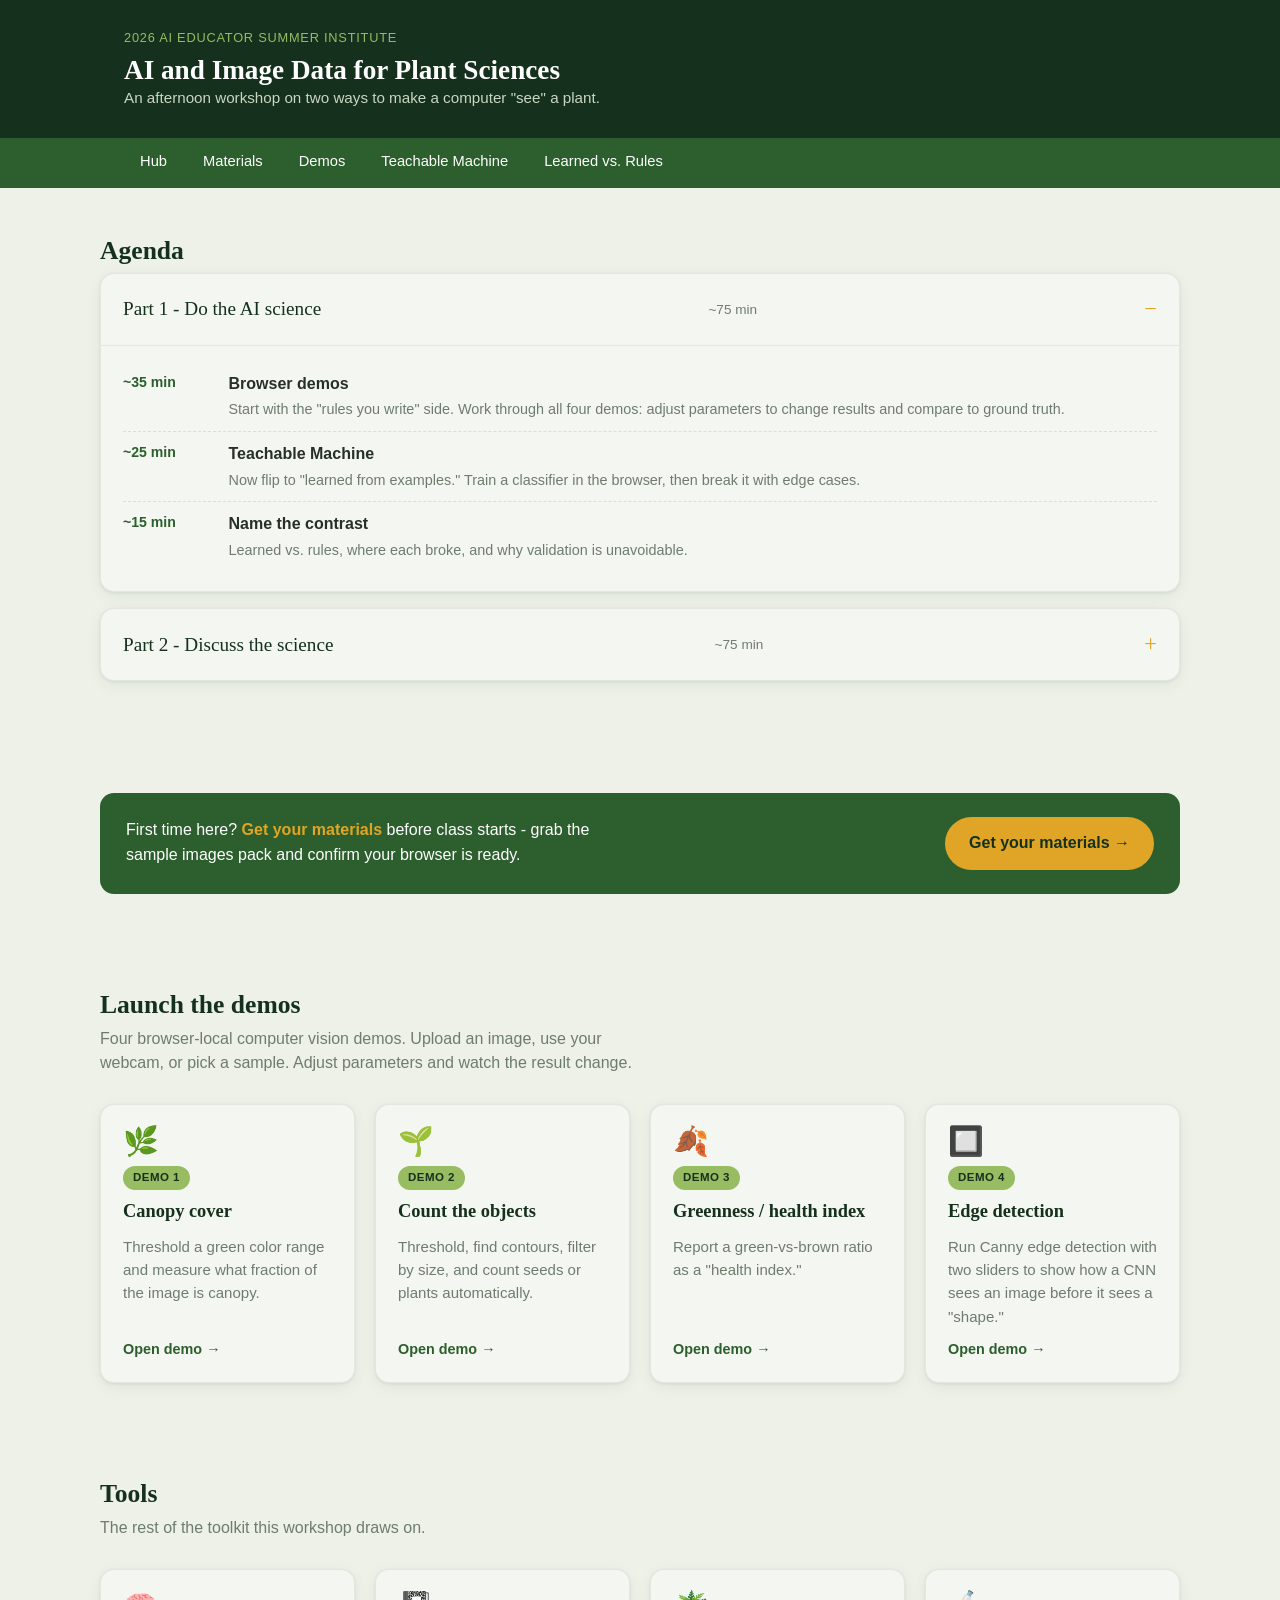
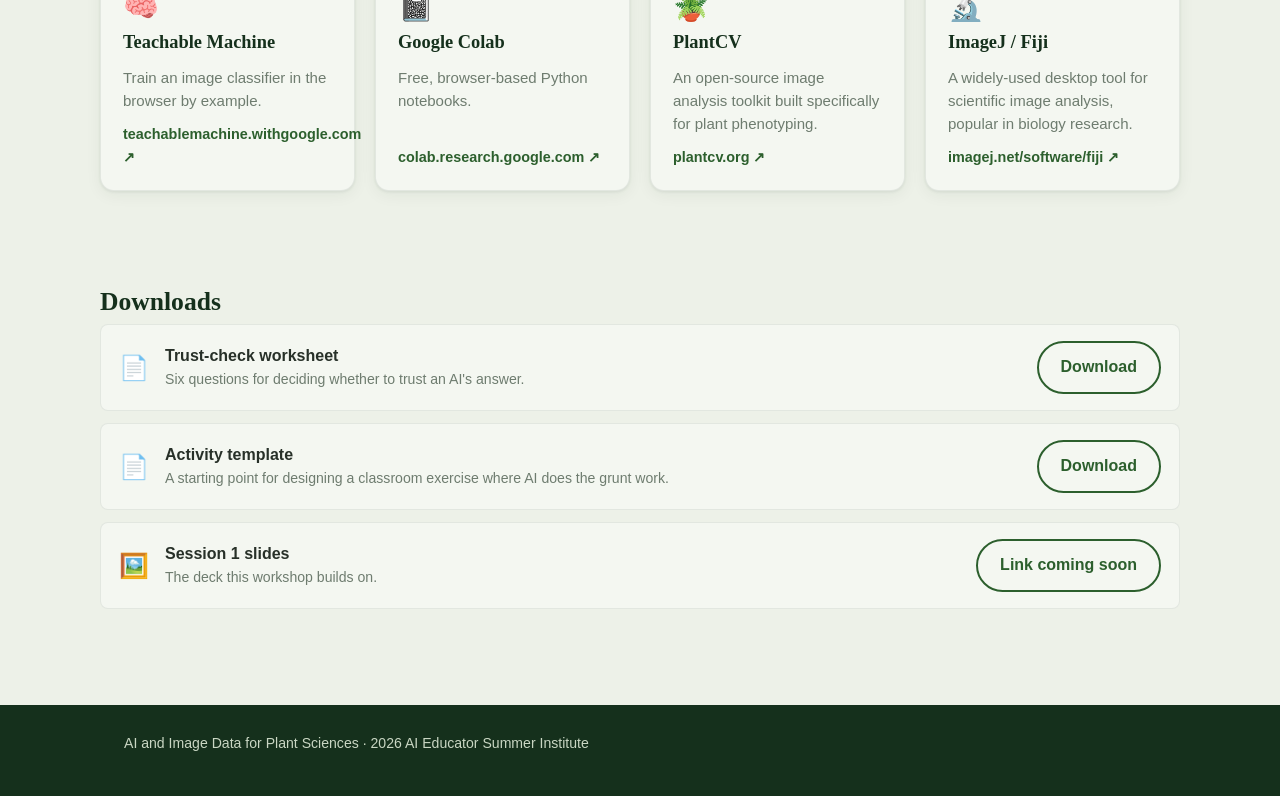
==== index.html @ 832bbd07 "init" ====
<!doctype html>
<html lang="en">
<head>
  <meta charset="utf-8" />
  <meta name="viewport" content="width=device-width, initial-scale=1" />
  <title>AI and Image Data for Plant Sciences</title>
  <meta name="description" content="Workshop hub for AI and Image Data for Plant Sciences - agenda, tools, and in-browser computer vision demos." />
  <link rel="stylesheet" href="assets/css/styles.css" />
</head>
<body>

  <header class="site-header">
    <div class="container">
      <div>
        <span class="eyebrow">2026 AI Educator Summer Institute</span>
        <h1>AI and Image Data for Plant Sciences</h1>
        <p class="tagline">An afternoon workshop on two ways to make a computer "see" a plant.</p>
      </div>
    </div>
  </header>

  <nav class="site-nav">
    <div class="container">
      <a href="index.html">Hub</a>
      <a href="materials.html">Materials</a>
      <a href="demos/index.html">Demos</a>
      <a href="teachable-machine.html">Teachable Machine</a>
      <a href="contrast.html">Learned vs. Rules</a>
    </div>
  </nav>

  <main>

    <section class="section container">
      <h2 class="section-title">Agenda</h2>
      <details class="agenda-block" open>
        <summary>
          Part 1 - Do the AI science
          <span class="agenda-meta">~75 min</span>
        </summary>
        <div class="agenda-body">
          <ul class="agenda-list">
            <li>
              <span class="agenda-time">~35 min</span>
              <div>
                <p class="agenda-item-title">Browser demos</p>
                <p class="agenda-item-desc">Start with the "rules you write" side. Work through all four demos: adjust parameters to change results and compare to ground truth.</p>
              </div>
            </li>
            <li>
              <span class="agenda-time">~25 min</span>
              <div>
                <p class="agenda-item-title">Teachable Machine</p>
                <p class="agenda-item-desc">Now flip to "learned from examples." Train a classifier in the browser, then break it with edge cases.</p>
              </div>
            </li>
            <li>
              <span class="agenda-time">~15 min</span>
              <div>
                <p class="agenda-item-title">Name the contrast</p>
                <p class="agenda-item-desc">Learned vs. rules, where each broke, and why validation is unavoidable.</p>
              </div>
            </li>
          </ul>
        </div>
      </details>

      <details class="agenda-block">
        <summary>
          Part 2 - Discuss the science
          <span class="agenda-meta">~75 min</span>
        </summary>
        <div class="agenda-body">
          <ul class="agenda-list">
            <li>
              <span class="agenda-time">~30 min</span>
              <div>
                <p class="agenda-item-title">Adapt the trust check</p>
                <p class="agenda-item-desc">Rewrite the six-question trust check for your own subject.</p>
              </div>
            </li>
            <li>
              <span class="agenda-time">~30 min</span>
              <div>
                <p class="agenda-item-title">Design one activity</p>
                <p class="agenda-item-desc">In small groups, build or retrofit one classroom exercise where AI does the grunt work but the graded skill is judgment.</p>
              </div>
            </li>
            <li>
              <span class="agenda-time">~15 min</span>
              <div>
                <p class="agenda-item-title">Share-out</p>
                <p class="agenda-item-desc">Groups present their activity design.</p>
              </div>
            </li>
          </ul>
        </div>
      </details>
    </section>

    <section class="section container">
      <div class="callout">
        <p>First time here? <strong>Get your materials</strong> before class starts - grab the sample images pack and confirm your browser is ready.</p>
        <a class="btn btn-primary" href="materials.html">Get your materials →</a>
      </div>
    </section>

    <section class="section container">
      <h2 class="section-title">Launch the demos</h2>
      <p class="section-lede">Four browser-local computer vision demos. Upload an image, use your webcam, or pick a sample. Adjust parameters and watch the result change.</p>

      <div class="card-grid">
        <a class="card" href="demos/canopy-cover.html">
          <span class="card-icon">🌿</span>
          <span class="card-tag">Demo 1</span>
          <h3>Canopy cover</h3>
          <p>Threshold a green color range and measure what fraction of the image is canopy.</p>
          <span class="card-cta">Open demo →</span>
        </a>

        <a class="card" href="demos/count-objects.html">
          <span class="card-icon">🌱</span>
          <span class="card-tag">Demo 2</span>
          <h3>Count the objects</h3>
          <p>Threshold, find contours, filter by size, and count seeds or plants automatically.</p>
          <span class="card-cta">Open demo →</span>
        </a>

        <a class="card" href="demos/color-health.html">
          <span class="card-icon">🍂</span>
          <span class="card-tag">Demo 3</span>
          <h3>Greenness / health index</h3>
          <p>Report a green-vs-brown ratio as a "health index."</p>
          <span class="card-cta">Open demo →</span>
        </a>

        <a class="card" href="demos/edge-detection.html">
          <span class="card-icon">🔲</span>
          <span class="card-tag">Demo 4</span>
          <h3>Edge detection</h3>
          <p>Run Canny edge detection with two sliders to show how a CNN sees an image before it sees a "shape."</p>
          <span class="card-cta">Open demo →</span>
        </a>
      </div>
    </section>

    <section class="section container">
      <h2 class="section-title">Tools</h2>
      <p class="section-lede">The rest of the toolkit this workshop draws on.</p>

      <div class="card-grid">
        <a class="card" href="https://teachablemachine.withgoogle.com/" target="_blank" rel="noopener">
          <span class="card-icon">🧠</span>
          <h3>Teachable Machine</h3>
          <p>Train an image classifier in the browser by example.</p>
          <span class="card-cta">teachablemachine.withgoogle.com ↗</span>
        </a>

        <a class="card" href="https://colab.research.google.com/" target="_blank" rel="noopener">
          <span class="card-icon">📓</span>
          <h3>Google Colab</h3>
          <p>Free, browser-based Python notebooks.</p>
          <span class="card-cta">colab.research.google.com ↗</span>
        </a>

        <a class="card" href="https://plantcv.org/" target="_blank" rel="noopener">
          <span class="card-icon">🪴</span>
          <h3>PlantCV</h3>
          <p>An open-source image analysis toolkit built specifically for plant phenotyping.</p>
          <span class="card-cta">plantcv.org ↗</span>
        </a>

        <a class="card" href="https://imagej.net/software/fiji/" target="_blank" rel="noopener">
          <span class="card-icon">🔬</span>
          <h3>ImageJ / Fiji</h3>
          <p>A widely-used desktop tool for scientific image analysis, popular in biology research.</p>
          <span class="card-cta">imagej.net/software/fiji ↗</span>
        </a>
      </div>
    </section>

    <section class="section container">
      <h2 class="section-title">Downloads</h2>

      <ul class="download-list">
        <li class="download-item">
          <span class="file-icon">📄</span>
          <div class="file-info">
            <p class="file-name">Trust-check worksheet</p>
            <p class="file-desc">Six questions for deciding whether to trust an AI's answer.</p>
          </div>
          <a class="btn btn-secondary" href="downloads/trust-check.pdf">Download</a>
        </li>

        <li class="download-item">
          <span class="file-icon">📄</span>
          <div class="file-info">
            <p class="file-name">Activity template</p>
            <p class="file-desc">A starting point for designing a classroom exercise where AI does the grunt work.</p>
          </div>
          <a class="btn btn-secondary" href="downloads/activity-template.pdf">Download</a>
        </li>

        <li class="download-item">
          <span class="file-icon">🖼️</span>
          <div class="file-info">
            <p class="file-name">Session 1 slides</p>
            <p class="file-desc">The deck this workshop builds on.</p>
          </div>
          <a class="btn btn-secondary" href="#">Link coming soon</a>
        </li>
      </ul>
    </section>

  </main>

  <footer class="site-footer">
    <div class="container">
      <p>AI and Image Data for Plant Sciences · 2026 AI Educator Summer Institute</p>
    </div>
  </footer>

</body>
</html>
---- assets/css/styles.css ----
/* ===========================================================
   AI & Image Data for Plant Sciences — shared stylesheet
   Design tokens from BUILD-PLAN.md (Session 1 slide palette)
   =========================================================== */

:root {
  --forest: #2c5f2d;
  --dark: #15301c;
  --moss: #97bc62;
  --gold: #e0a526;
  --light: #edf1e8;
  --panel: #f4f7f1;
  --body: #273028;
  --muted: #6e7c6f;

  --ok: #2c5f2d;
  --warn: #b3401f;

  --font-heading: Georgia, Cambria, "Times New Roman", serif;
  --font-body: -apple-system, "Segoe UI", Roboto, sans-serif;

  --radius: 14px;
  --radius-sm: 8px;
  --shadow: 0 1px 3px rgba(21, 48, 28, 0.08), 0 4px 16px rgba(21, 48, 28, 0.06);
  --shadow-hover: 0 2px 6px rgba(21, 48, 28, 0.1), 0 8px 24px rgba(21, 48, 28, 0.1);

  --container-width: 1080px;
}

/* ---------- Reset ---------- */
*,
*::before,
*::after {
  box-sizing: border-box;
}

html,
body {
  margin: 0;
  padding: 0;
}

/* The browser's default `[hidden] { display: none }` UA rule loses to any
   later same-specificity author rule that sets `display` (e.g. `.btn`,
   `.image-input-video`) — toggling the hidden attribute on those elements
   would otherwise silently do nothing. Force it to always win. */
[hidden] {
  display: none !important;
}

body {
  background: var(--light);
  color: var(--body);
  font-family: var(--font-body);
  line-height: 1.55;
  -webkit-font-smoothing: antialiased;
}

img {
  max-width: 100%;
  display: block;
}

a {
  color: var(--forest);
}

h1,
h2,
h3,
h4 {
  font-family: var(--font-heading);
  color: var(--dark);
  line-height: 1.2;
  margin: 0 0 0.5em;
}

p {
  margin: 0 0 1em;
}

ul,
ol {
  margin: 0 0 1em;
  padding-left: 1.25em;
}

/* ---------- Layout ---------- */
.container {
  width: 100%;
  max-width: var(--container-width);
  margin: 0 auto;
  padding: 0 24px;
}

.section {
  padding: 48px 0;
}

.section-title {
  font-size: 1.6rem;
  margin-bottom: 0.25em;
}

.section-lede {
  color: var(--muted);
  margin-bottom: 1.75em;
  max-width: 60ch;
}

/* ---------- Header / nav ---------- */
.site-header {
  background: var(--dark);
  color: var(--light);
  padding: 28px 0;
}

.site-header .container {
  display: flex;
  flex-wrap: wrap;
  align-items: baseline;
  justify-content: space-between;
  gap: 12px;
}

.site-header h1 {
  color: #fff;
  font-size: 1.7rem;
  margin: 0;
}

.site-header .eyebrow {
  display: block;
  font-family: var(--font-body);
  font-size: 0.8rem;
  letter-spacing: 0.06em;
  text-transform: uppercase;
  color: var(--moss);
  margin-bottom: 6px;
}

.site-header .tagline {
  color: #c9d6c3;
  font-size: 0.95rem;
  margin: 0;
}

.site-nav {
  background: var(--forest);
}

.site-nav .container {
  display: flex;
  flex-wrap: wrap;
  gap: 4px;
  padding-top: 0;
  padding-bottom: 0;
}

.site-nav a {
  display: inline-block;
  color: #fff;
  text-decoration: none;
  font-size: 0.92rem;
  padding: 12px 16px;
  border-bottom: 3px solid transparent;
  transition: border-color 0.15s ease, background 0.15s ease;
}

.site-nav a:hover,
.site-nav a:focus-visible {
  border-bottom-color: var(--gold);
  background: rgba(255, 255, 255, 0.06);
}

/* ---------- Buttons ---------- */
.btn {
  display: inline-flex;
  align-items: center;
  gap: 8px;
  font-family: var(--font-body);
  font-size: 1rem;
  font-weight: 600;
  padding: 12px 22px;
  border-radius: 999px;
  border: 2px solid transparent;
  cursor: pointer;
  text-decoration: none;
  transition: transform 0.1s ease, box-shadow 0.15s ease, background 0.15s ease;
  min-height: 44px;
}

.btn:active {
  transform: translateY(1px);
}

.btn-primary {
  background: var(--gold);
  color: var(--dark);
}

.btn-primary:hover,
.btn-primary:focus-visible {
  background: #c98f1c;
}

.btn-secondary {
  background: transparent;
  border-color: var(--forest);
  color: var(--forest);
}

.btn-secondary:hover,
.btn-secondary:focus-visible {
  background: var(--forest);
  color: #fff;
}

.btn-block {
  width: 100%;
  justify-content: center;
}

/* ---------- Cards ---------- */
.card-grid {
  display: grid;
  grid-template-columns: repeat(auto-fit, minmax(230px, 1fr));
  gap: 20px;
}

.card {
  background: var(--panel);
  border: 1px solid rgba(21, 48, 28, 0.08);
  border-radius: var(--radius);
  padding: 22px;
  box-shadow: var(--shadow);
  display: flex;
  flex-direction: column;
  gap: 10px;
  transition: box-shadow 0.15s ease, transform 0.15s ease;
}

a.card {
  text-decoration: none;
  color: inherit;
}

a.card:hover,
a.card:focus-visible {
  box-shadow: var(--shadow-hover);
  transform: translateY(-2px);
}

.card .card-icon {
  font-size: 1.8rem;
  line-height: 1;
}

.card h3 {
  font-size: 1.15rem;
  margin-bottom: 0.15em;
}

.card p {
  color: var(--muted);
  font-size: 0.94rem;
  margin: 0;
}

.card .card-cta {
  margin-top: auto;
  color: var(--forest);
  font-weight: 600;
  font-size: 0.9rem;
}

.card-tag {
  display: inline-block;
  align-self: flex-start;
  background: var(--moss);
  color: var(--dark);
  font-size: 0.72rem;
  font-weight: 700;
  letter-spacing: 0.04em;
  text-transform: uppercase;
  padding: 3px 10px;
  border-radius: 999px;
}

/* ---------- Agenda (collapsible) ---------- */
.agenda-block {
  background: var(--panel);
  border: 1px solid rgba(21, 48, 28, 0.08);
  border-radius: var(--radius);
  box-shadow: var(--shadow);
  overflow: hidden;
  margin-bottom: 16px;
}

.agenda-block summary {
  cursor: pointer;
  list-style: none;
  padding: 18px 22px;
  font-family: var(--font-heading);
  font-size: 1.2rem;
  color: var(--dark);
  display: flex;
  align-items: center;
  justify-content: space-between;
  gap: 12px;
}

.agenda-block summary::-webkit-details-marker {
  display: none;
}

.agenda-block summary .agenda-meta {
  font-family: var(--font-body);
  font-size: 0.85rem;
  color: var(--muted);
  font-weight: 400;
}

.agenda-block summary::after {
  content: "+";
  font-size: 1.4rem;
  color: var(--gold);
  flex-shrink: 0;
}

.agenda-block[open] summary::after {
  content: "\2212";
}

.agenda-body {
  padding: 0 22px 20px;
  border-top: 1px solid rgba(21, 48, 28, 0.08);
}

.agenda-list {
  list-style: none;
  padding: 0;
  margin: 16px 0 0;
}

.agenda-list li {
  display: flex;
  gap: 14px;
  padding: 10px 0;
  border-bottom: 1px dashed rgba(21, 48, 28, 0.12);
}

.agenda-list li:last-child {
  border-bottom: none;
}

.agenda-time {
  flex-shrink: 0;
  width: 6.5em;
  color: var(--forest);
  font-weight: 700;
  font-size: 0.88rem;
}

.agenda-item-title {
  font-weight: 600;
  margin: 0 0 2px;
}

.agenda-item-desc {
  color: var(--muted);
  font-size: 0.9rem;
  margin: 0;
}

/* ---------- Downloads list ---------- */
.download-list {
  list-style: none;
  padding: 0;
  margin: 0;
  display: grid;
  gap: 12px;
}

.download-item {
  display: flex;
  align-items: center;
  gap: 16px;
  background: var(--panel);
  border: 1px solid rgba(21, 48, 28, 0.08);
  border-radius: var(--radius-sm);
  padding: 16px 18px;
}

.download-item .file-icon {
  font-size: 1.5rem;
  flex-shrink: 0;
}

.download-item .file-info {
  flex: 1;
}

.download-item .file-name {
  font-weight: 600;
  margin: 0;
}

.download-item .file-desc {
  color: var(--muted);
  font-size: 0.88rem;
  margin: 0;
}

/* ---------- Numbered step list (e.g. teachable-machine.html) ---------- */
.step-list {
  list-style: none;
  margin: 0;
  padding: 0;
  display: grid;
  gap: 12px;
}

.step-item {
  display: flex;
  gap: 16px;
  align-items: flex-start;
  background: var(--panel);
  border: 1px solid rgba(21, 48, 28, 0.08);
  border-radius: var(--radius-sm);
  padding: 16px 18px;
}

.step-number {
  flex-shrink: 0;
  width: 34px;
  height: 34px;
  border-radius: 50%;
  background: var(--forest);
  color: #fff;
  display: flex;
  align-items: center;
  justify-content: center;
  font-weight: 700;
  font-family: var(--font-heading);
  font-size: 1rem;
}

.step-body {
  flex: 1;
}

.step-body h3 {
  margin: 0 0 4px;
  font-size: 1rem;
  color: var(--dark);
}

.step-body p {
  margin: 0;
  color: var(--muted);
  font-size: 0.92rem;
}

/* ---------- Callout ---------- */
.callout {
  background: var(--forest);
  color: #fff;
  border-radius: var(--radius);
  padding: 24px 26px;
  display: flex;
  align-items: center;
  gap: 18px;
  flex-wrap: wrap;
  justify-content: space-between;
}

.callout p {
  margin: 0;
  max-width: 55ch;
}

.callout strong {
  color: var(--gold);
}

/* ---------- Status / checks ---------- */
.status-ok { color: var(--ok); }
.status-warn { color: var(--warn); }

.check-list {
  list-style: none;
  padding: 0;
  margin: 0;
  display: grid;
  gap: 12px;
}

.check-item {
  display: flex;
  align-items: flex-start;
  gap: 14px;
  background: var(--panel);
  border: 1px solid rgba(21, 48, 28, 0.08);
  border-radius: var(--radius-sm);
  padding: 16px 18px;
}

.check-icon {
  flex-shrink: 0;
  width: 1.6em;
  font-size: 1.3rem;
  line-height: 1.3;
  text-align: center;
}

.check-item.is-pending .check-icon::before { content: "\25CB"; color: var(--muted); }
.check-item.is-ok .check-icon::before { content: "\2713"; color: var(--ok); }
.check-item.is-warn .check-icon::before { content: "\2715"; color: var(--warn); }

.check-body { flex: 1; }

.check-title {
  font-weight: 600;
  margin: 0 0 2px;
}

.check-detail {
  color: var(--muted);
  font-size: 0.9rem;
  margin: 0;
}

.check-item.is-warn .check-detail { color: var(--warn); }

/* ---------- Image input widget ---------- */
.image-input {
  background: var(--panel);
  border: 1px solid rgba(21, 48, 28, 0.08);
  border-radius: var(--radius);
  box-shadow: var(--shadow);
  padding: 18px;
}

.image-input-tabs {
  display: flex;
  gap: 6px;
  margin-bottom: 16px;
  flex-wrap: wrap;
}

.image-input-tab {
  font-family: var(--font-body);
  font-size: 0.9rem;
  font-weight: 600;
  padding: 9px 16px;
  border-radius: 999px;
  border: 2px solid transparent;
  background: var(--light);
  color: var(--muted);
  cursor: pointer;
  min-height: 40px;
}

.image-input-tab.is-active {
  background: var(--forest);
  color: #fff;
}

.image-input-tab:disabled {
  opacity: 0.45;
  cursor: not-allowed;
}

.image-input-panel[hidden] {
  display: none;
}

.image-input-sample-select {
  width: 100%;
  font-family: var(--font-body);
  font-size: 0.95rem;
  padding: 10px 12px;
  border-radius: var(--radius-sm);
  border: 1px solid rgba(21, 48, 28, 0.2);
  background: #fff;
  color: var(--body);
  min-height: 44px;
}

.image-input-sample-desc {
  margin: 10px 0 0;
  font-size: 0.85rem;
  color: var(--muted);
}

.image-input-file-label {
  display: inline-flex;
  align-items: center;
  justify-content: center;
  min-height: 44px;
  padding: 10px 20px;
  border-radius: 999px;
  border: 2px dashed var(--forest);
  color: var(--forest);
  font-weight: 600;
  font-size: 0.9rem;
  cursor: pointer;
  width: 100%;
  text-align: center;
}

.image-input-file-label:hover {
  background: rgba(44, 95, 45, 0.06);
}

.image-input-video {
  width: 100%;
  max-width: 480px;
  border-radius: var(--radius-sm);
  background: #000;
  display: block;
}

.image-input-webcam-row {
  display: flex;
  gap: 10px;
  flex-wrap: wrap;
  margin-top: 12px;
}

.image-input-msg {
  margin: 10px 0 0;
  font-size: 0.85rem;
  color: var(--muted);
}

.image-input-msg.is-warn {
  color: var(--warn);
}

/* ---------- Subnav (switch between sibling pages: the 4 demos, or the 2
   facilitator chunks) — sits below the primary site nav, which stays
   identical on every page so nothing is ever a dead end. ---------- */
.subnav {
  display: flex;
  flex-wrap: wrap;
  gap: 6px 22px;
  padding: 14px 0 0;
  font-size: 0.88rem;
}

.subnav a {
  color: var(--muted);
  text-decoration: none;
  padding-bottom: 3px;
  border-bottom: 2px solid transparent;
}

.subnav a:hover,
.subnav a:focus-visible {
  color: var(--forest);
}

.subnav a.is-current {
  color: var(--forest);
  font-weight: 700;
  border-bottom-color: var(--gold);
}

/* ---------- Demo pages (shared layout for all four) ---------- */
.demo-header p {
  color: var(--muted);
  max-width: 65ch;
}

.demo-layout {
  display: grid;
  grid-template-columns: minmax(260px, 340px) 1fr;
  gap: 24px;
  align-items: start;
}

@media (max-width: 800px) {
  .demo-layout {
    grid-template-columns: 1fr;
  }
}

.demo-controls {
  display: flex;
  flex-direction: column;
  gap: 18px;
}

.demo-panel {
  background: var(--panel);
  border: 1px solid rgba(21, 48, 28, 0.08);
  border-radius: var(--radius);
  box-shadow: var(--shadow);
  padding: 18px;
}

.demo-panel h3 {
  font-size: 1rem;
  margin-bottom: 12px;
}

.slider-group {
  display: flex;
  flex-direction: column;
  gap: 14px;
}

.slider-row label {
  display: flex;
  justify-content: space-between;
  font-size: 0.88rem;
  font-weight: 600;
  color: var(--body);
  margin-bottom: 6px;
}

.slider-row output {
  color: var(--forest);
  font-variant-numeric: tabular-nums;
}

.slider-row input[type="range"] {
  width: 100%;
  height: 32px;
  accent-color: var(--forest);
}

.demo-canvases {
  display: grid;
  grid-template-columns: 1fr;
  gap: 20px;
}

.demo-canvas-block {
  background: var(--panel);
  border: 1px solid rgba(21, 48, 28, 0.08);
  border-radius: var(--radius);
  box-shadow: var(--shadow);
  padding: 14px;
}

.demo-canvas-block h3 {
  font-size: 0.85rem;
  text-transform: uppercase;
  letter-spacing: 0.04em;
  color: var(--muted);
  margin-bottom: 10px;
}

.demo-canvas-block canvas {
  width: 100%;
  height: auto;
  display: block;
  border-radius: var(--radius-sm);
  background: repeating-conic-gradient(#e4e9de 0% 25%, #f4f7f1 0% 50%) 50% / 20px 20px;
}

.demo-readout {
  margin-top: 16px;
  text-align: center;
  background: var(--forest);
  color: #fff;
  border-radius: var(--radius);
  padding: 18px;
  font-family: var(--font-heading);
  font-size: 1.6rem;
}

.demo-readout .demo-readout-label {
  display: block;
  font-family: var(--font-body);
  font-size: 0.78rem;
  text-transform: uppercase;
  letter-spacing: 0.06em;
  color: var(--moss);
  margin-bottom: 4px;
}

.try-this {
  margin-top: 24px;
  background: var(--dark);
  color: #fff;
  border-radius: var(--radius);
  border: 2px solid var(--gold);
  padding: 18px 22px;
  display: grid;
  gap: 10px;
}

.try-this h3 {
  color: var(--gold);
  font-family: var(--font-body);
  font-size: 0.8rem;
  text-transform: uppercase;
  letter-spacing: 0.06em;
  margin: 0;
}

.try-this p {
  margin: 0;
  font-size: 0.95rem;
}

.try-this p strong {
  color: var(--gold);
}

/* ---------- Footer ---------- */
.site-footer {
  background: var(--dark);
  color: #c9d6c3;
  padding: 28px 0;
  margin-top: 48px;
  font-size: 0.88rem;
}

.site-footer a {
  color: #fff;
}

/* ---------- Utility ---------- */
.visually-hidden {
  position: absolute;
  width: 1px;
  height: 1px;
  overflow: hidden;
  clip: rect(0 0 0 0);
  white-space: nowrap;
}

/* ---------- Responsive ---------- */
@media (max-width: 640px) {
  .section {
    padding: 32px 0;
  }

  .site-header h1 {
    font-size: 1.4rem;
  }

  .callout {
    flex-direction: column;
    align-items: flex-start;
  }

  .agenda-time {
    width: 5em;
  }
}
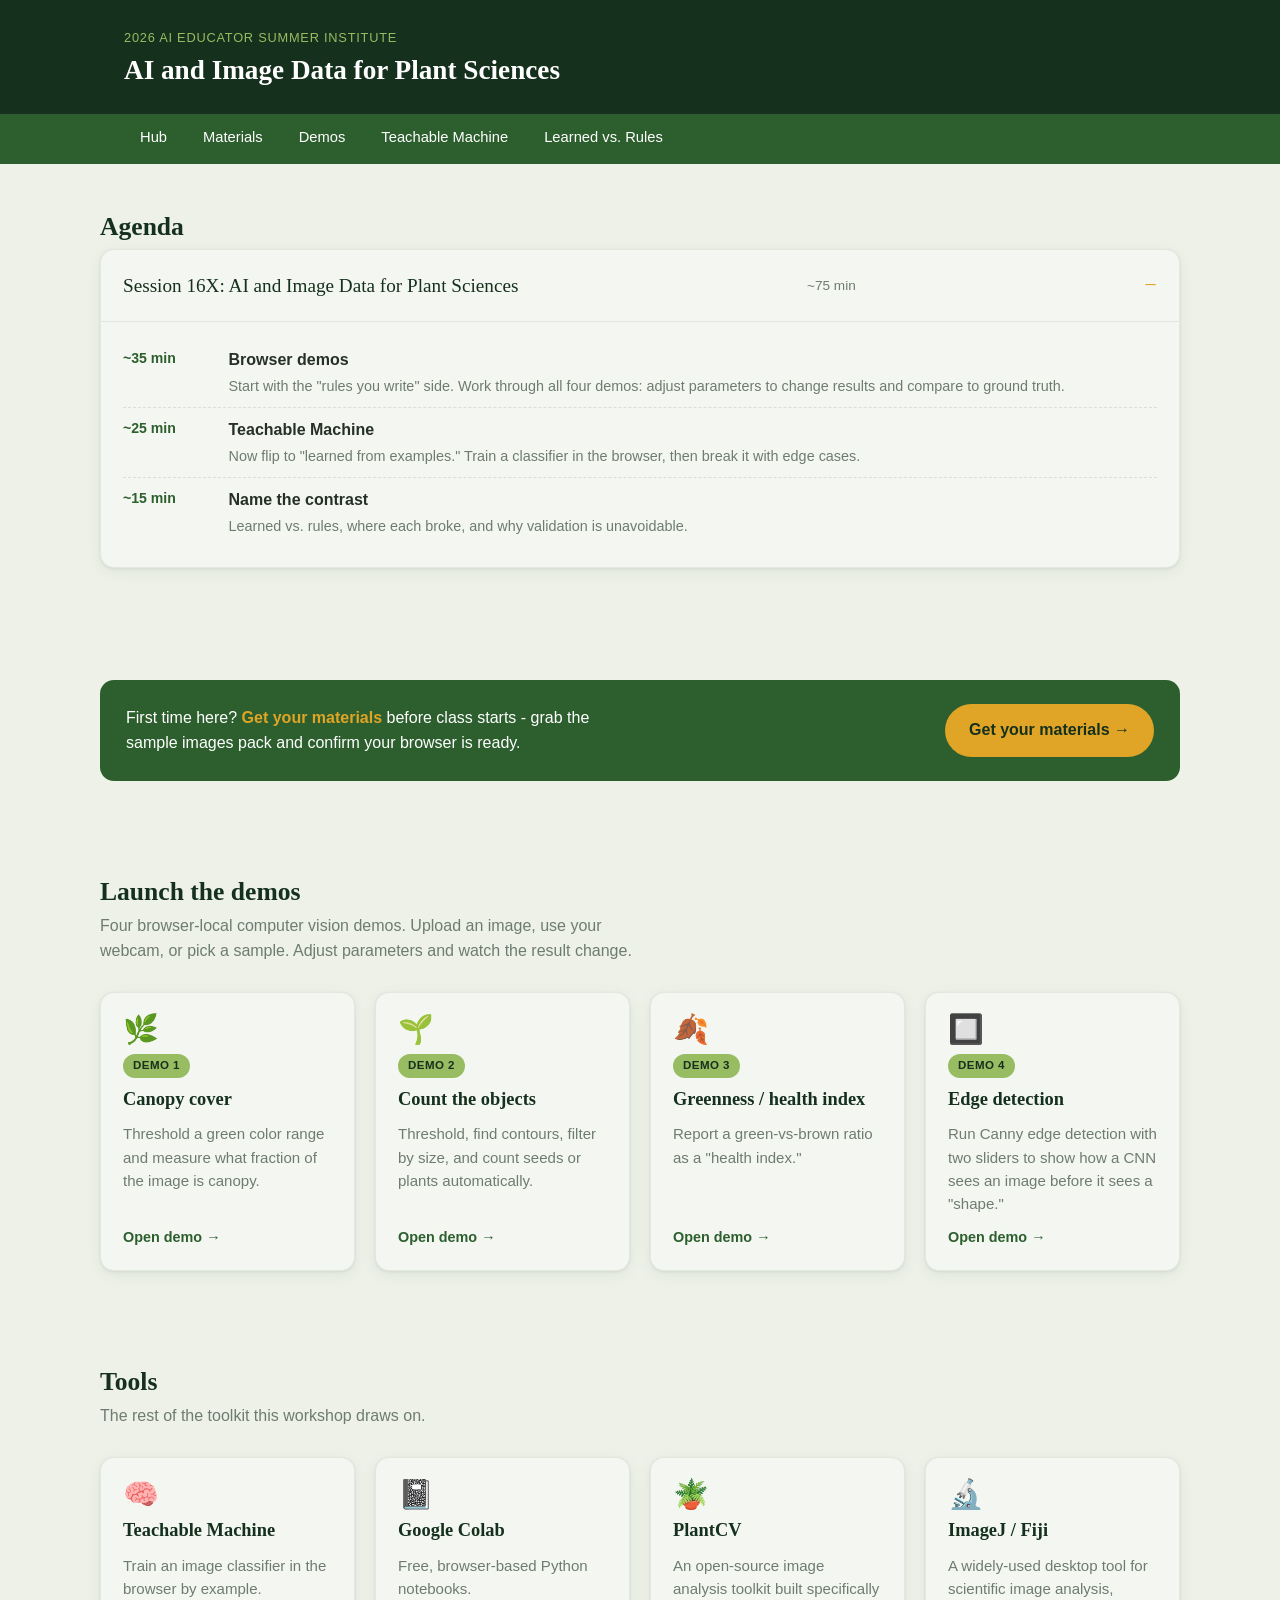
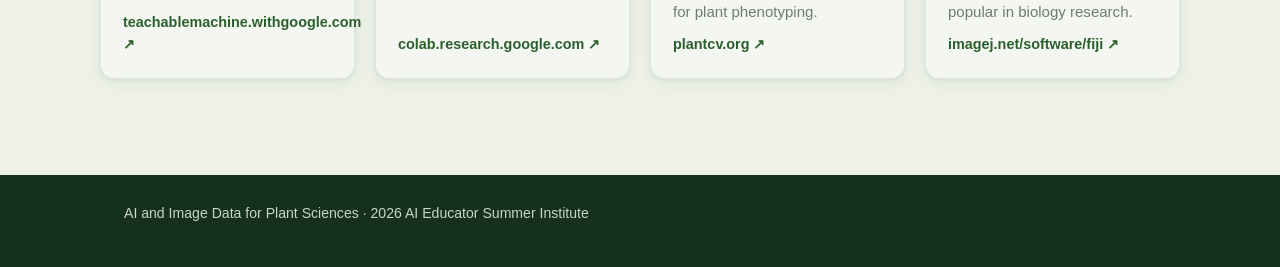
==== commit 47caf7ef: "add learning machine images" ====
--- a/index.html
+++ b/index.html
@@ -14,7 +14,6 @@
       <div>
         <span class="eyebrow">2026 AI Educator Summer Institute</span>
         <h1>AI and Image Data for Plant Sciences</h1>
-        <p class="tagline">An afternoon workshop on two ways to make a computer "see" a plant.</p>
       </div>
     </div>
   </header>
@@ -35,7 +34,7 @@
       <h2 class="section-title">Agenda</h2>
       <details class="agenda-block" open>
         <summary>
-          Part 1 - Do the AI science
+          Session 16X: AI and Image Data for Plant Sciences
           <span class="agenda-meta">~75 min</span>
         </summary>
         <div class="agenda-body">
@@ -59,38 +58,6 @@
               <div>
                 <p class="agenda-item-title">Name the contrast</p>
                 <p class="agenda-item-desc">Learned vs. rules, where each broke, and why validation is unavoidable.</p>
-              </div>
-            </li>
-          </ul>
-        </div>
-      </details>
-
-      <details class="agenda-block">
-        <summary>
-          Part 2 - Discuss the science
-          <span class="agenda-meta">~75 min</span>
-        </summary>
-        <div class="agenda-body">
-          <ul class="agenda-list">
-            <li>
-              <span class="agenda-time">~30 min</span>
-              <div>
-                <p class="agenda-item-title">Adapt the trust check</p>
-                <p class="agenda-item-desc">Rewrite the six-question trust check for your own subject.</p>
-              </div>
-            </li>
-            <li>
-              <span class="agenda-time">~30 min</span>
-              <div>
-                <p class="agenda-item-title">Design one activity</p>
-                <p class="agenda-item-desc">In small groups, build or retrofit one classroom exercise where AI does the grunt work but the graded skill is judgment.</p>
-              </div>
-            </li>
-            <li>
-              <span class="agenda-time">~15 min</span>
-              <div>
-                <p class="agenda-item-title">Share-out</p>
-                <p class="agenda-item-desc">Groups present their activity design.</p>
               </div>
             </li>
           </ul>
@@ -179,39 +146,6 @@
       </div>
     </section>
 
-    <section class="section container">
-      <h2 class="section-title">Downloads</h2>
-
-      <ul class="download-list">
-        <li class="download-item">
-          <span class="file-icon">📄</span>
-          <div class="file-info">
-            <p class="file-name">Trust-check worksheet</p>
-            <p class="file-desc">Six questions for deciding whether to trust an AI's answer.</p>
-          </div>
-          <a class="btn btn-secondary" href="downloads/trust-check.pdf">Download</a>
-        </li>
-
-        <li class="download-item">
-          <span class="file-icon">📄</span>
-          <div class="file-info">
-            <p class="file-name">Activity template</p>
-            <p class="file-desc">A starting point for designing a classroom exercise where AI does the grunt work.</p>
-          </div>
-          <a class="btn btn-secondary" href="downloads/activity-template.pdf">Download</a>
-        </li>
-
-        <li class="download-item">
-          <span class="file-icon">🖼️</span>
-          <div class="file-info">
-            <p class="file-name">Session 1 slides</p>
-            <p class="file-desc">The deck this workshop builds on.</p>
-          </div>
-          <a class="btn btn-secondary" href="#">Link coming soon</a>
-        </li>
-      </ul>
-    </section>
-
   </main>
 
   <footer class="site-footer">
--- a/assets/css/styles.css
+++ b/assets/css/styles.css
@@ -480,6 +480,12 @@
   max-width: 55ch;
 }
 
+/* Text-only callouts (no button sibling) have nothing to push against with
+   justify-content: space-between, so the 55ch cap just leaves dead space. */
+.callout p:only-child {
+  max-width: none;
+}
+
 .callout strong {
   color: var(--gold);
 }
@@ -732,6 +738,22 @@
   accent-color: var(--forest);
 }
 
+.checkbox-row {
+  display: flex;
+  align-items: center;
+  gap: 10px;
+  font-size: 0.9rem;
+  color: var(--body);
+  cursor: pointer;
+}
+
+.checkbox-row input[type="checkbox"] {
+  width: 20px;
+  height: 20px;
+  flex-shrink: 0;
+  accent-color: var(--forest);
+}
+
 .demo-canvases {
   display: grid;
   grid-template-columns: 1fr;
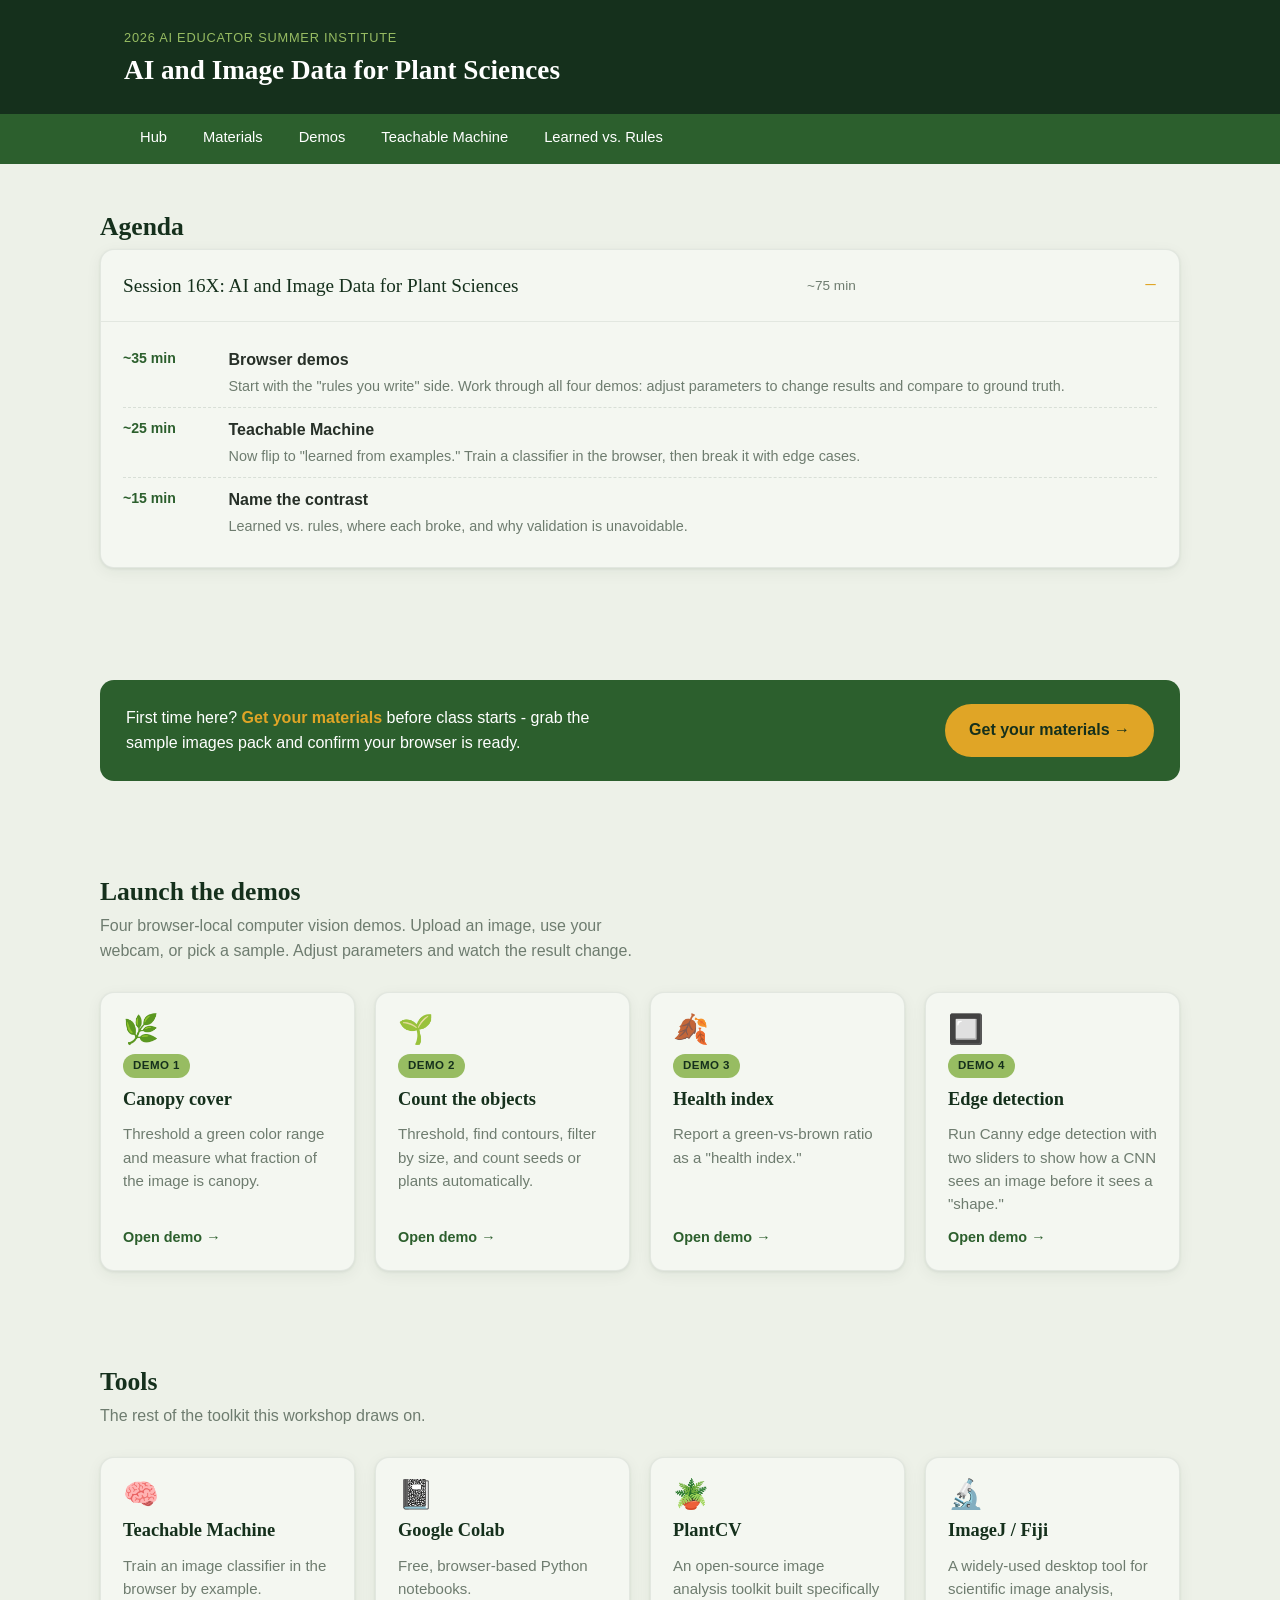
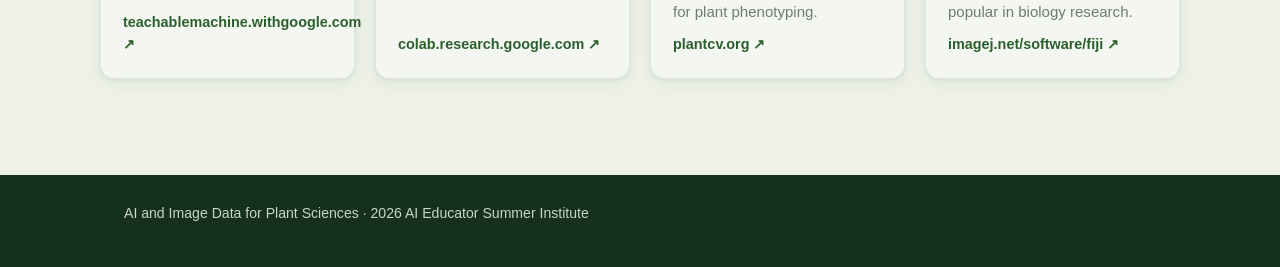
==== commit 7b353e6d: "update links" ====
--- a/index.html
+++ b/index.html
@@ -42,21 +42,21 @@
             <li>
               <span class="agenda-time">~35 min</span>
               <div>
-                <p class="agenda-item-title">Browser demos</p>
+                <p class="agenda-item-title"><a href="demos/index.html">Browser demos</a></p>
                 <p class="agenda-item-desc">Start with the "rules you write" side. Work through all four demos: adjust parameters to change results and compare to ground truth.</p>
               </div>
             </li>
             <li>
               <span class="agenda-time">~25 min</span>
               <div>
-                <p class="agenda-item-title">Teachable Machine</p>
+                <p class="agenda-item-title"><a href="teachable-machine.html">Teachable Machine</a></p>
                 <p class="agenda-item-desc">Now flip to "learned from examples." Train a classifier in the browser, then break it with edge cases.</p>
               </div>
             </li>
             <li>
               <span class="agenda-time">~15 min</span>
               <div>
-                <p class="agenda-item-title">Name the contrast</p>
+                <p class="agenda-item-title"><a href="contrast.html">Name the contrast</a></p>
                 <p class="agenda-item-desc">Learned vs. rules, where each broke, and why validation is unavoidable.</p>
               </div>
             </li>
@@ -96,7 +96,7 @@
         <a class="card" href="demos/color-health.html">
           <span class="card-icon">🍂</span>
           <span class="card-tag">Demo 3</span>
-          <h3>Greenness / health index</h3>
+          <h3>Health index</h3>
           <p>Report a green-vs-brown ratio as a "health index."</p>
           <span class="card-cta">Open demo →</span>
         </a>
--- a/assets/css/styles.css
+++ b/assets/css/styles.css
@@ -367,6 +367,16 @@
   margin: 0 0 2px;
 }
 
+.agenda-item-title a {
+  color: inherit;
+  text-decoration: none;
+}
+
+.agenda-item-title a:hover,
+.agenda-item-title a:focus-visible {
+  text-decoration: underline;
+}
+
 .agenda-item-desc {
   color: var(--muted);
   font-size: 0.9rem;
